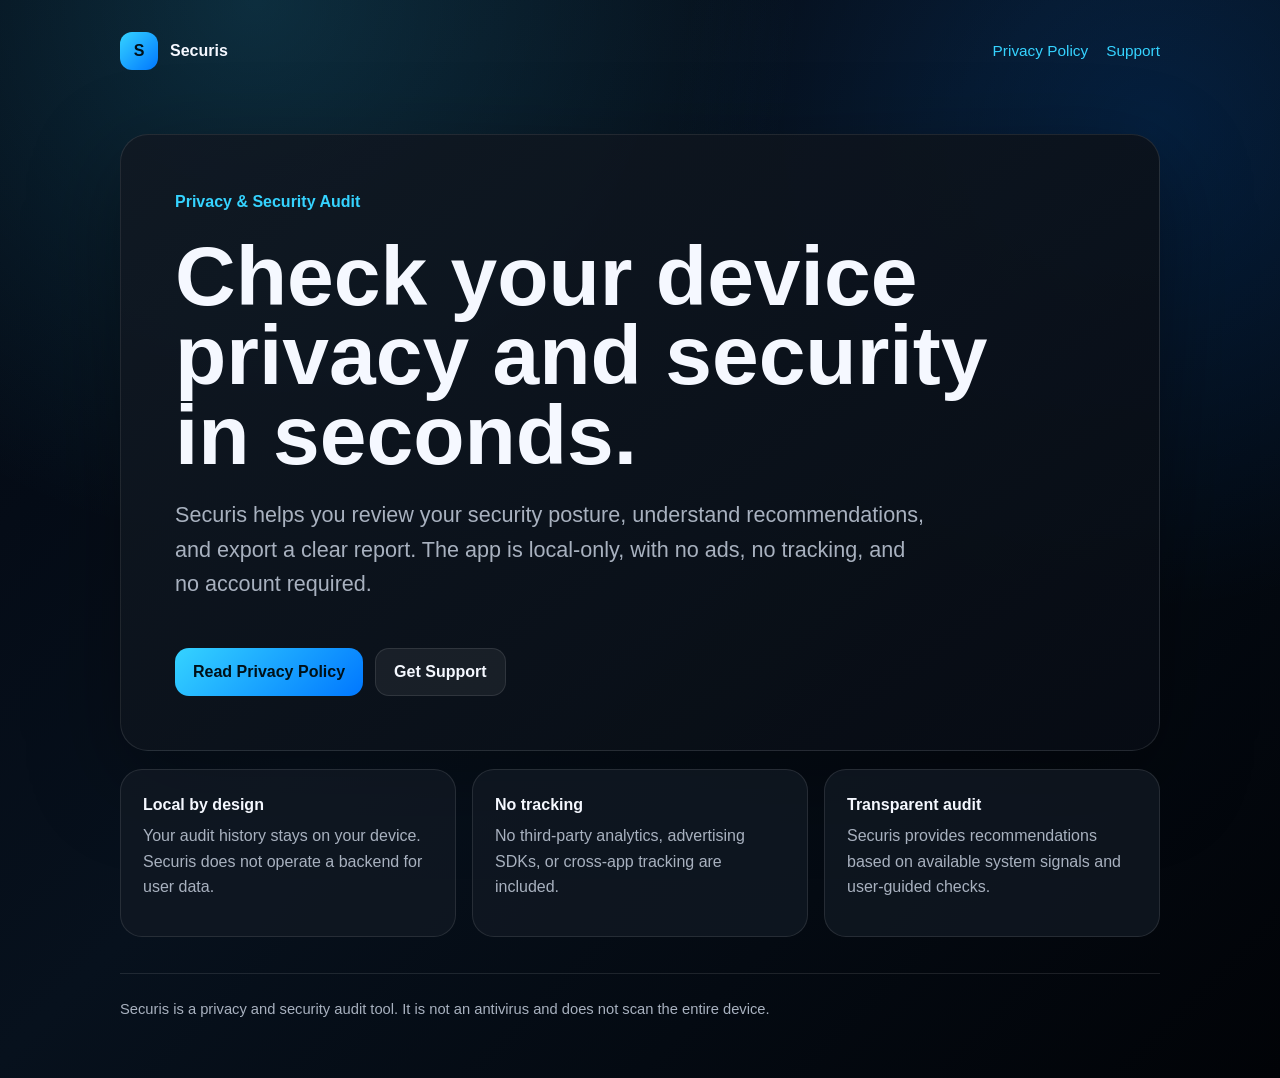
==== index.html @ 23c70f6d "Add files via upload" ====
<!doctype html>
<html lang="en">
<head>
  <meta charset="utf-8">
  <meta name="viewport" content="width=device-width, initial-scale=1">
  <title>Securis - Privacy & Security Audit</title>
  <meta name="description" content="Securis is a privacy and security audit tool for iPhone and iPad.">
  <link rel="stylesheet" href="styles.css">
</head>
<body>
  <main class="shell">
    <nav class="nav" aria-label="Main navigation">
      <a class="brand" href="index.html" aria-label="Securis home">
        <span class="mark">S</span>
        <span>Securis</span>
      </a>
      <div class="nav-links">
        <a href="privacy.html">Privacy Policy</a>
        <a href="support.html">Support</a>
      </div>
    </nav>

    <section class="hero">
      <p class="eyebrow">Privacy & Security Audit</p>
      <h1>Check your device privacy and security in seconds.</h1>
      <p class="lead">Securis helps you review your security posture, understand recommendations, and export a clear report. The app is local-only, with no ads, no tracking, and no account required.</p>
      <div class="actions">
        <a class="button primary" href="privacy.html">Read Privacy Policy</a>
        <a class="button" href="support.html">Get Support</a>
      </div>
    </section>

    <section class="grid" aria-label="Securis highlights">
      <article class="card">
        <strong>Local by design</strong>
        <p>Your audit history stays on your device. Securis does not operate a backend for user data.</p>
      </article>
      <article class="card">
        <strong>No tracking</strong>
        <p>No third-party analytics, advertising SDKs, or cross-app tracking are included.</p>
      </article>
      <article class="card">
        <strong>Transparent audit</strong>
        <p>Securis provides recommendations based on available system signals and user-guided checks.</p>
      </article>
    </section>

    <footer class="footer">
      Securis is a privacy and security audit tool. It is not an antivirus and does not scan the entire device.
    </footer>
  </main>
</body>
</html>
---- styles.css ----
:root {
  color-scheme: dark;
  --bg: #030711;
  --panel: #111923;
  --panel-2: #0b121c;
  --text: #f5f8ff;
  --muted: #a8b1bf;
  --line: rgba(255, 255, 255, 0.1);
  --accent: #35d3ff;
  --accent-2: #0077ff;
  --ok: #7ee787;
}

* {
  box-sizing: border-box;
}

html {
  background: var(--bg);
}

body {
  margin: 0;
  min-height: 100vh;
  font-family: -apple-system, BlinkMacSystemFont, "SF Pro Display", "Segoe UI", sans-serif;
  color: var(--text);
  background:
    radial-gradient(circle at 20% 0%, rgba(53, 211, 255, 0.18), transparent 34rem),
    radial-gradient(circle at 90% 12%, rgba(0, 119, 255, 0.16), transparent 30rem),
    linear-gradient(135deg, #030711 0%, #07111d 45%, #010307 100%);
  line-height: 1.6;
}

a {
  color: var(--accent);
  text-decoration: none;
}

a:hover {
  text-decoration: underline;
}

.shell {
  width: min(1040px, calc(100% - 40px));
  margin: 0 auto;
  padding: 32px 0 56px;
}

.nav {
  display: flex;
  align-items: center;
  justify-content: space-between;
  gap: 24px;
  margin-bottom: 64px;
}

.brand {
  display: inline-flex;
  align-items: center;
  gap: 12px;
  color: var(--text);
  font-weight: 750;
  letter-spacing: 0;
}

.mark {
  display: grid;
  place-items: center;
  width: 38px;
  height: 38px;
  border-radius: 12px;
  background: linear-gradient(135deg, var(--accent), var(--accent-2));
  color: #001018;
  font-weight: 900;
}

.nav-links {
  display: flex;
  align-items: center;
  gap: 18px;
  font-size: 0.96rem;
}

.hero {
  display: grid;
  gap: 22px;
  padding: 54px;
  border: 1px solid var(--line);
  border-radius: 28px;
  background: linear-gradient(145deg, rgba(17, 25, 35, 0.92), rgba(7, 12, 20, 0.92));
  box-shadow: 0 28px 90px rgba(0, 0, 0, 0.35);
}

.eyebrow {
  margin: 0;
  color: var(--accent);
  font-weight: 700;
}

h1 {
  margin: 0;
  max-width: 820px;
  font-size: clamp(2.6rem, 7vw, 5.25rem);
  line-height: 0.95;
  letter-spacing: 0;
}

h2 {
  margin: 0 0 12px;
  font-size: clamp(1.35rem, 3vw, 2rem);
  line-height: 1.15;
}

h3 {
  margin: 22px 0 8px;
  font-size: 1.08rem;
}

p {
  margin: 0 0 14px;
  color: var(--muted);
}

.lead {
  max-width: 760px;
  font-size: clamp(1.1rem, 2vw, 1.35rem);
}

.actions {
  display: flex;
  flex-wrap: wrap;
  gap: 12px;
  margin-top: 10px;
}

.button {
  display: inline-flex;
  align-items: center;
  justify-content: center;
  min-height: 48px;
  padding: 0 18px;
  border-radius: 14px;
  border: 1px solid var(--line);
  color: var(--text);
  background: rgba(255, 255, 255, 0.06);
  font-weight: 700;
}

.button.primary {
  color: #001018;
  border: 0;
  background: linear-gradient(135deg, var(--accent), var(--accent-2));
}

.grid {
  display: grid;
  grid-template-columns: repeat(3, 1fr);
  gap: 16px;
  margin-top: 18px;
}

.card,
.content {
  border: 1px solid var(--line);
  border-radius: 22px;
  background: rgba(17, 25, 35, 0.78);
}

.card {
  padding: 22px;
}

.card strong {
  display: block;
  margin-bottom: 6px;
  color: var(--text);
}

.content {
  max-width: 860px;
  margin: 0 auto;
  padding: 42px;
}

.content ul,
.content ol {
  margin: 8px 0 18px;
  padding-left: 24px;
  color: var(--muted);
}

.content li {
  margin: 8px 0;
}

.notice {
  padding: 16px 18px;
  border: 1px solid rgba(53, 211, 255, 0.25);
  border-radius: 16px;
  background: rgba(53, 211, 255, 0.08);
  color: var(--text);
}

.meta {
  color: var(--muted);
  font-size: 0.95rem;
}

.footer {
  margin-top: 36px;
  padding-top: 24px;
  border-top: 1px solid var(--line);
  color: var(--muted);
  font-size: 0.92rem;
}

@media (max-width: 760px) {
  .shell {
    width: min(100% - 28px, 1040px);
    padding-top: 22px;
  }

  .nav {
    align-items: flex-start;
    flex-direction: column;
    margin-bottom: 34px;
  }

  .hero,
  .content {
    padding: 28px;
    border-radius: 22px;
  }

  .grid {
    grid-template-columns: 1fr;
  }
}
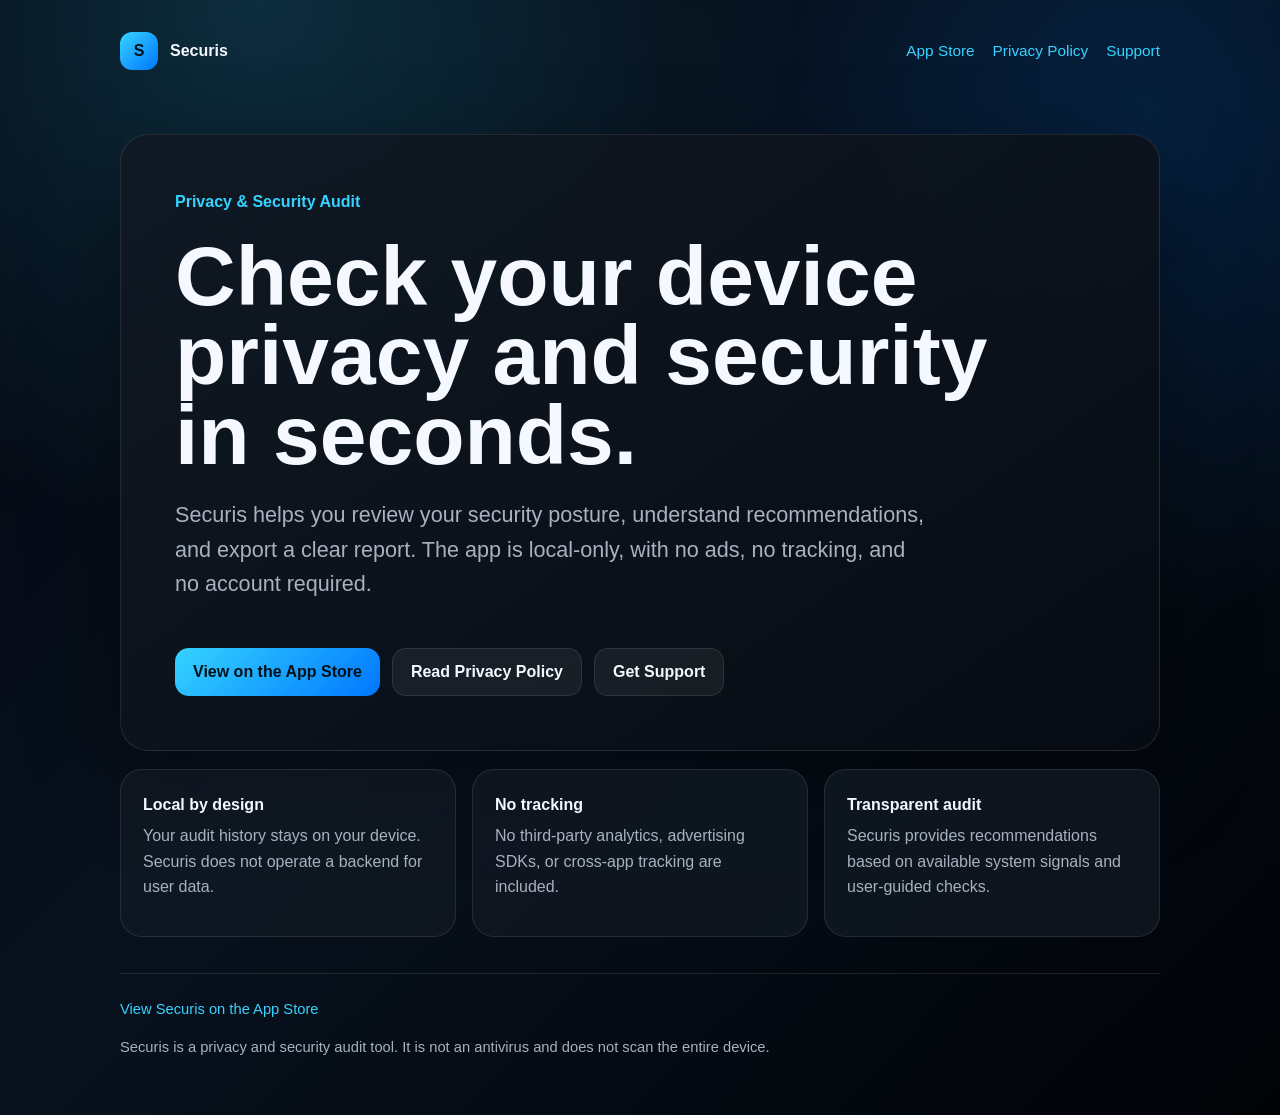
==== commit 6721f185: "Add files via upload Add App Store link" ====
--- a/index.html
+++ b/index.html
@@ -15,6 +15,7 @@
         <span>Securis</span>
       </a>
       <div class="nav-links">
+        <a href="https://apps.apple.com/us/app/securis-privacy-audit/id6774630244">App Store</a>
         <a href="privacy.html">Privacy Policy</a>
         <a href="support.html">Support</a>
       </div>
@@ -25,7 +26,8 @@
       <h1>Check your device privacy and security in seconds.</h1>
       <p class="lead">Securis helps you review your security posture, understand recommendations, and export a clear report. The app is local-only, with no ads, no tracking, and no account required.</p>
       <div class="actions">
-        <a class="button primary" href="privacy.html">Read Privacy Policy</a>
+        <a class="button primary" href="https://apps.apple.com/us/app/securis-privacy-audit/id6774630244">View on the App Store</a>
+        <a class="button" href="privacy.html">Read Privacy Policy</a>
         <a class="button" href="support.html">Get Support</a>
       </div>
     </section>
@@ -46,6 +48,7 @@
     </section>
 
     <footer class="footer">
+      <p><a href="https://apps.apple.com/us/app/securis-privacy-audit/id6774630244">View Securis on the App Store</a></p>
       Securis is a privacy and security audit tool. It is not an antivirus and does not scan the entire device.
     </footer>
   </main>
